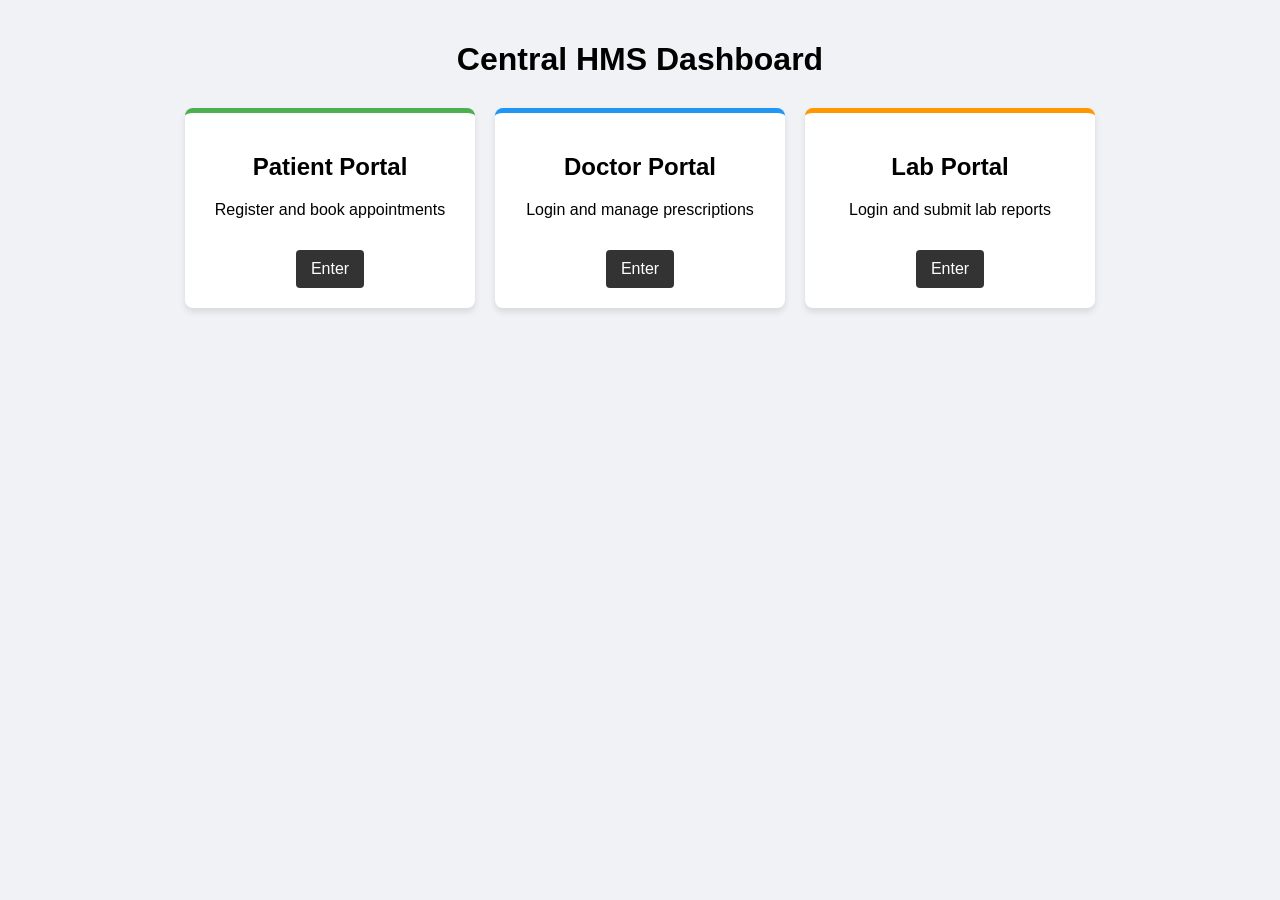
==== frontend/index.html @ bdf799d9 "Full HMS system: backend with Crow, frontend portals, APIs, and txt persistence" ====
<!DOCTYPE html>
<html>
<head>
  <title>Hospital Management System</title>
  <link rel="stylesheet" href="style.css">
</head>
<body>
  <h1> Central HMS Dashboard</h1>
  <div class="portal-container">
    <div class="portal-card patient">
      <h2>Patient Portal</h2>
      <p>Register and book appointments</p>
      <a href="patient.html" class="btn">Enter</a>
    </div>
    <div class="portal-card doctor">
      <h2>Doctor Portal</h2>
      <p>Login and manage prescriptions</p>
      <a href="doctor.html" class="btn">Enter</a>
    </div>
    <div class="portal-card lab">
      <h2>Lab Portal</h2>
      <p>Login and submit lab reports</p>
      <a href="lab.html" class="btn">Enter</a>
    </div>
  </div>
</body>
</html>
---- frontend/style.css ----
body {
  font-family: Arial, sans-serif;
  background: #f0f2f5;
  text-align: center;
  margin: 0;
  padding: 20px;
}

h1 {
  margin-bottom: 30px;
}

.portal-container {
  display: flex;
  justify-content: center;
  gap: 20px;
}

.portal-card {
  background: white;
  border-radius: 8px;
  padding: 20px;
  width: 250px;
  box-shadow: 0 4px 6px rgba(0,0,0,0.1);
}

.portal-card.patient { border-top: 5px solid #4CAF50; }
.portal-card.doctor { border-top: 5px solid #2196F3; }
.portal-card.lab { border-top: 5px solid #FF9800; }

.btn {
  display: inline-block;
  margin-top: 15px;
  padding: 10px 15px;
  background: #333;
  color: white;
  text-decoration: none;
  border-radius: 4px;
}
.btn:hover {
  background: #555;
}
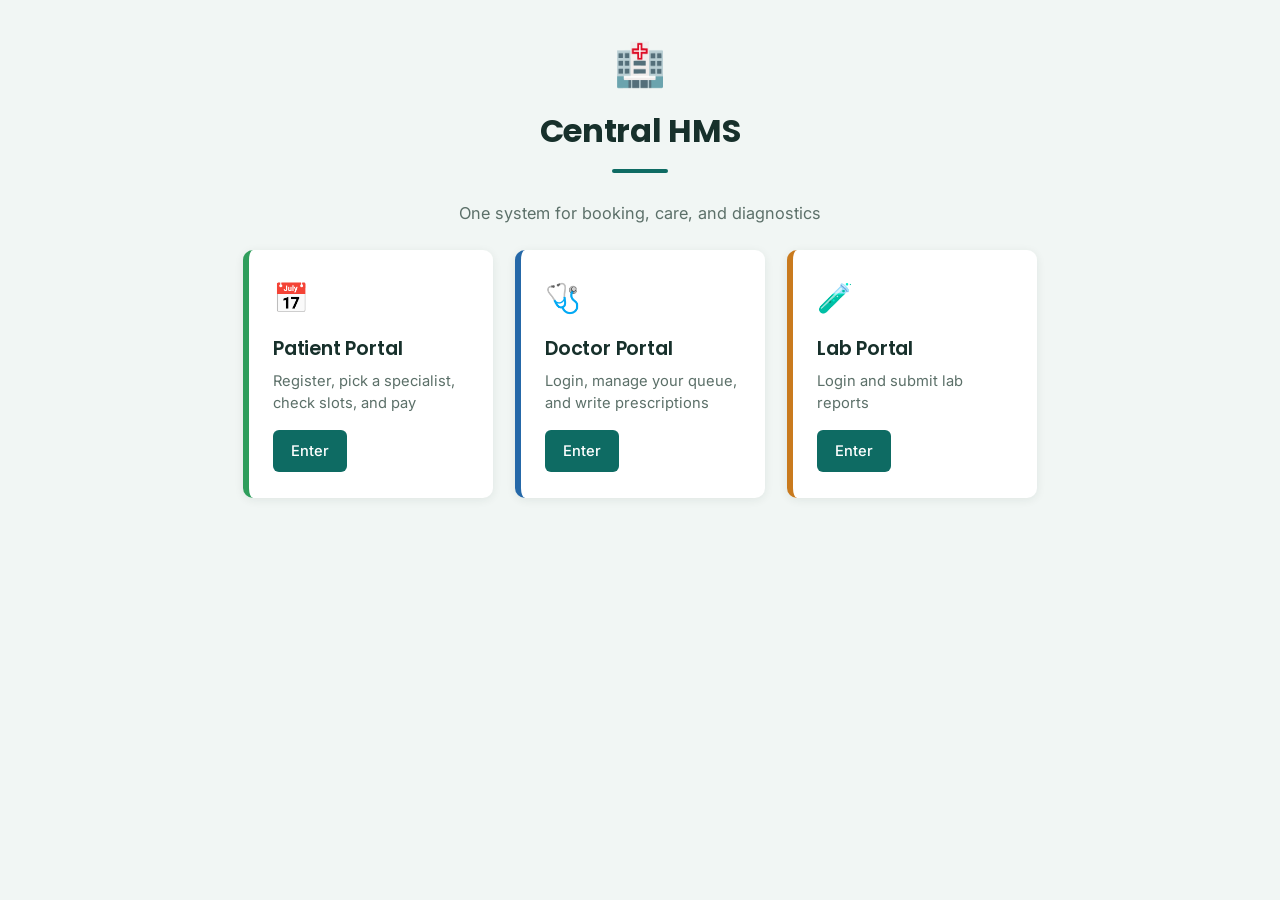
==== commit ec92a025: "Fix CRLF/CSV parsing bugs, add patient directory, restyle frontend, add README" ====
--- a/frontend/index.html
+++ b/frontend/index.html
@@ -1,27 +1,39 @@
 <!DOCTYPE html>
-<html>
+<html lang="en">
 <head>
-  <title>Hospital Management System</title>
+  <meta charset="UTF-8">
+  <meta name="viewport" content="width=device-width, initial-scale=1">
+  <title>Central HMS</title>
+  <link rel="preconnect" href="https://fonts.googleapis.com">
+  <link href="https://fonts.googleapis.com/css2?family=Poppins:wght@600;700&family=Inter:wght@400;500;600&display=swap" rel="stylesheet">
   <link rel="stylesheet" href="style.css">
 </head>
 <body>
-  <h1> Central HMS Dashboard</h1>
+  <div class="landing-hero">
+    <div class="landing-logo">🏥</div>
+    <h1>Central HMS</h1>
+    <p class="landing-sub">One system for booking, care, and diagnostics</p>
+  </div>
+
   <div class="portal-container">
     <div class="portal-card patient">
+      <div class="portal-icon">📅</div>
       <h2>Patient Portal</h2>
-      <p>Register and book appointments</p>
+      <p>Register, pick a specialist, check slots, and pay</p>
       <a href="patient.html" class="btn">Enter</a>
     </div>
     <div class="portal-card doctor">
+      <div class="portal-icon">🩺</div>
       <h2>Doctor Portal</h2>
-      <p>Login and manage prescriptions</p>
+      <p>Login, manage your queue, and write prescriptions</p>
       <a href="doctor.html" class="btn">Enter</a>
     </div>
     <div class="portal-card lab">
+      <div class="portal-icon">🧪</div>
       <h2>Lab Portal</h2>
       <p>Login and submit lab reports</p>
       <a href="lab.html" class="btn">Enter</a>
     </div>
   </div>
 </body>
-</html>
+</html>
--- a/frontend/style.css
+++ b/frontend/style.css
@@ -1,42 +1,400 @@
+/* ============================================================
+   Central HMS — visual system
+   Palette: clinical mint background, deep teal primary,
+   portal accents borrowed from hospital ID-wristband colors
+   (green / blue / amber) since every part of this app revolves
+   around IDs — patient IDs, doctor IDs, appointment IDs.
+   Type: Poppins for headings (confident, rounded, clinical-modern),
+   Inter for body/UI (quiet, highly legible at small sizes).
+   ============================================================ */
+
+:root {
+  --bg: #F1F6F4;
+  --surface: #FFFFFF;
+  --ink: #17302B;
+  --muted: #5C7069;
+  --border: #E0E9E5;
+
+  --teal: #0E6B63;
+  --teal-dark: #0A4F49;
+
+  --patient: #2F9E5C;
+  --patient-soft: #E9F7EF;
+  --doctor: #2568A8;
+  --doctor-soft: #E9F1FB;
+  --lab: #C97A1E;
+  --lab-soft: #FBF1E3;
+
+  --danger: #C0392B;
+  --radius: 10px;
+  --shadow: 0 2px 10px rgba(23, 48, 43, 0.08);
+}
+
+* { box-sizing: border-box; }
+
 body {
-  font-family: Arial, sans-serif;
-  background: #f0f2f5;
+  font-family: 'Inter', -apple-system, BlinkMacSystemFont, Segoe UI, sans-serif;
+  background: var(--bg);
+  color: var(--ink);
+  margin: 0;
+  padding: 0 20px 60px;
+  line-height: 1.5;
+}
+
+/* ---------------- Top navigation bar ---------------- */
+
+.topbar {
+  display: flex;
+  align-items: center;
+  justify-content: space-between;
+  max-width: 900px;
+  margin: 0 auto;
+  padding: 18px 4px 0;
+}
+
+.brand {
+  font-family: 'Poppins', sans-serif;
+  font-weight: 700;
+  font-size: 1.15em;
+  color: var(--teal-dark);
+  text-decoration: none;
+  letter-spacing: -0.01em;
+}
+
+.topbar-tag {
+  font-family: 'Poppins', sans-serif;
+  font-size: 0.78em;
+  font-weight: 600;
+  text-transform: uppercase;
+  letter-spacing: 0.04em;
+  padding: 5px 12px;
+  border-radius: 999px;
+}
+
+.topbar-tag.patient-tag { background: var(--patient-soft); color: var(--patient); }
+.topbar-tag.doctor-tag  { background: var(--doctor-soft);  color: var(--doctor); }
+.topbar-tag.lab-tag     { background: var(--lab-soft);     color: var(--lab); }
+
+/* ---------------- Landing hero ---------------- */
+
+.landing-hero {
   text-align: center;
-  margin: 0;
-  padding: 20px;
+  padding: 44px 0 8px;
+}
+
+.landing-logo {
+  font-size: 2.6em;
+  line-height: 1;
+  margin-bottom: 6px;
+}
+
+.landing-sub {
+  color: var(--muted);
+  font-size: 1.02em;
+  margin-top: -6px;
+}
+
+h1, h2, h3, h4 {
+  font-family: 'Poppins', 'Inter', sans-serif;
+  font-weight: 600;
+  color: var(--ink);
+  letter-spacing: -0.01em;
 }
 
 h1 {
-  margin-bottom: 30px;
-}
+  text-align: center;
+  font-size: 2em;
+  font-weight: 700;
+  margin-bottom: 6px;
+}
+
+h1::after {
+  content: "";
+  display: block;
+  width: 56px;
+  height: 4px;
+  background: var(--teal);
+  border-radius: 2px;
+  margin: 14px auto 34px;
+}
+
+h2 {
+  text-align: center;
+  font-size: 1.5em;
+  margin-bottom: 24px;
+}
+
+h3, h4 {
+  font-size: 1.15em;
+  margin-top: 28px;
+  margin-bottom: 12px;
+}
+
+/* ---------------- Landing page: portal wristband cards ---------------- */
 
 .portal-container {
   display: flex;
+  flex-wrap: wrap;
   justify-content: center;
-  gap: 20px;
+  gap: 22px;
+  max-width: 900px;
+  margin: 0 auto;
 }
 
 .portal-card {
-  background: white;
-  border-radius: 8px;
-  padding: 20px;
+  background: var(--surface);
+  border-radius: var(--radius);
+  padding: 26px 24px;
   width: 250px;
-  box-shadow: 0 4px 6px rgba(0,0,0,0.1);
-}
-
-.portal-card.patient { border-top: 5px solid #4CAF50; }
-.portal-card.doctor { border-top: 5px solid #2196F3; }
-.portal-card.lab { border-top: 5px solid #FF9800; }
+  box-shadow: var(--shadow);
+  border-left: 6px solid var(--muted);
+  text-align: left;
+  transition: transform 0.15s ease, box-shadow 0.15s ease;
+}
+
+.portal-card:hover {
+  transform: translateY(-3px);
+  box-shadow: 0 8px 20px rgba(23, 48, 43, 0.14);
+}
+
+.portal-card h2 { text-align: left; margin-bottom: 6px; font-size: 1.2em; }
+.portal-card p { color: var(--muted); font-size: 0.92em; margin: 0 0 16px; }
+.portal-icon { font-size: 1.8em; margin-bottom: 6px; }
+
+.portal-card.patient { border-left-color: var(--patient); }
+.portal-card.doctor  { border-left-color: var(--doctor); }
+.portal-card.lab     { border-left-color: var(--lab); }
 
 .btn {
   display: inline-block;
-  margin-top: 15px;
-  padding: 10px 15px;
-  background: #333;
+  padding: 10px 18px;
+  background: var(--teal);
   color: white;
   text-decoration: none;
-  border-radius: 4px;
-}
-.btn:hover {
-  background: #555;
-}
+  border-radius: 6px;
+  font-weight: 500;
+  font-size: 0.92em;
+  transition: background 0.15s ease;
+}
+.btn:hover { background: var(--teal-dark); }
+
+/* ---------------- Forms ---------------- */
+
+form fieldset {
+  max-width: 480px;
+  margin: 0 auto 18px;
+  text-align: left;
+  background: var(--surface);
+  border-radius: var(--radius);
+  border: 1px solid var(--border);
+  border-left: 4px solid var(--teal);
+  padding: 18px 20px;
+  box-shadow: var(--shadow);
+}
+
+form legend {
+  font-family: 'Poppins', sans-serif;
+  font-weight: 600;
+  font-size: 0.95em;
+  padding: 0 6px;
+  color: var(--teal-dark);
+}
+
+form fieldset input,
+form fieldset select {
+  width: 100%;
+  padding: 10px 12px;
+  margin: 6px 0;
+  border: 1px solid var(--border);
+  border-radius: 6px;
+  font-family: inherit;
+  font-size: 0.95em;
+  background: #FCFDFD;
+}
+
+form fieldset input:focus,
+form fieldset select:focus {
+  outline: none;
+  border-color: var(--teal);
+  box-shadow: 0 0 0 3px rgba(14, 107, 99, 0.15);
+}
+
+form fieldset label {
+  font-size: 0.93em;
+  display: block;
+  margin: 4px 0;
+}
+
+#slotOptions label {
+  background: #FCFDFD;
+  border: 1px solid var(--border);
+  border-radius: 6px;
+  padding: 8px 10px;
+  margin-bottom: 6px;
+  cursor: pointer;
+}
+
+button, .action-btn {
+  font-family: 'Inter', sans-serif;
+  cursor: pointer;
+}
+
+button[type="submit"], #checkSlotsBtn, #confirmBookingBtn {
+  display: block;
+  width: 100%;
+  max-width: 480px;
+  margin: 10px auto 0;
+  padding: 12px;
+  background: var(--teal);
+  color: white;
+  border: none;
+  border-radius: 6px;
+  font-size: 1em;
+  font-weight: 600;
+}
+
+button[type="submit"]:disabled {
+  background: #A9BDB8;
+  cursor: not-allowed;
+}
+
+button[type="submit"]:hover:not(:disabled), #checkSlotsBtn:hover, #confirmBookingBtn:hover:not(:disabled) {
+  background: var(--teal-dark);
+}
+
+#checkSlotsBtn {
+  width: auto;
+  display: inline-block;
+  margin: 8px 0 0;
+  padding: 8px 16px;
+  font-size: 0.9em;
+}
+
+/* ---------------- Dashboards & dashboard action buttons ---------------- */
+
+#doctorDashboard, #labDashboard {
+  max-width: 760px;
+  margin: 0 auto;
+}
+
+.action-bar {
+  display: flex;
+  flex-wrap: wrap;
+  gap: 8px;
+  margin-bottom: 8px;
+}
+
+#doctorDashboard button:not([type="submit"]),
+#labDashboard button:not([type="submit"]) {
+  background: var(--surface);
+  border: 1px solid var(--border);
+  color: var(--ink);
+  padding: 9px 16px;
+  border-radius: 6px;
+  font-size: 0.9em;
+  font-weight: 500;
+  margin: 4px 6px 4px 0;
+  transition: all 0.15s ease;
+}
+
+#doctorDashboard button:not([type="submit"]):hover {
+  border-color: var(--doctor);
+  color: var(--doctor);
+}
+
+#labDashboard button:not([type="submit"]):hover {
+  border-color: var(--lab);
+  color: var(--lab);
+}
+
+/* ---------------- Tables ---------------- */
+
+table {
+  border-collapse: collapse;
+  margin: 15px auto;
+  background: var(--surface);
+  border-radius: var(--radius);
+  overflow: hidden;
+  box-shadow: var(--shadow);
+  font-size: 0.92em;
+}
+
+table th, table td {
+  border-bottom: 1px solid var(--border);
+  padding: 10px 16px;
+  text-align: left;
+}
+
+table th {
+  background: var(--teal);
+  color: white;
+  font-family: 'Poppins', sans-serif;
+  font-weight: 600;
+  font-size: 0.85em;
+  text-transform: uppercase;
+  letter-spacing: 0.03em;
+}
+
+table tr:last-child td { border-bottom: none; }
+table tr:nth-child(even) td { background: #FAFCFB; }
+
+.muted-note {
+  color: var(--muted);
+  font-size: 0.88em;
+  max-width: 700px;
+  margin: 8px auto;
+  font-style: italic;
+}
+
+/* ---------------- Receipt (patient booking) ---------------- */
+
+#receipt {
+  max-width: 480px;
+  margin: 20px auto 0;
+  background: var(--surface);
+  border-radius: var(--radius);
+  padding: 24px;
+  box-shadow: var(--shadow);
+  border-left: 6px solid var(--patient);
+}
+
+#receipt table { width: 100%; box-shadow: none; margin: 12px 0; }
+#receipt table th { background: var(--patient-soft); color: var(--ink); text-transform: none; font-size: 0.9em; }
+
+/* ---------------- Analytics stat cards ---------------- */
+
+.stats-grid {
+  display: flex;
+  flex-wrap: wrap;
+  gap: 14px;
+  justify-content: center;
+  margin-top: 16px;
+  max-width: 760px;
+  margin-left: auto;
+  margin-right: auto;
+}
+
+.stat-card {
+  background: var(--surface);
+  border-radius: var(--radius);
+  padding: 16px 22px;
+  min-width: 150px;
+  box-shadow: var(--shadow);
+  border-top: 4px solid var(--doctor);
+  text-align: left;
+}
+
+.stat-value {
+  font-family: 'Poppins', sans-serif;
+  font-size: 1.7em;
+  font-weight: 700;
+  color: var(--ink);
+}
+
+.stat-label {
+  color: var(--muted);
+  font-size: 0.82em;
+  margin-top: 3px;
+  text-transform: uppercase;
+  letter-spacing: 0.03em;
+}
